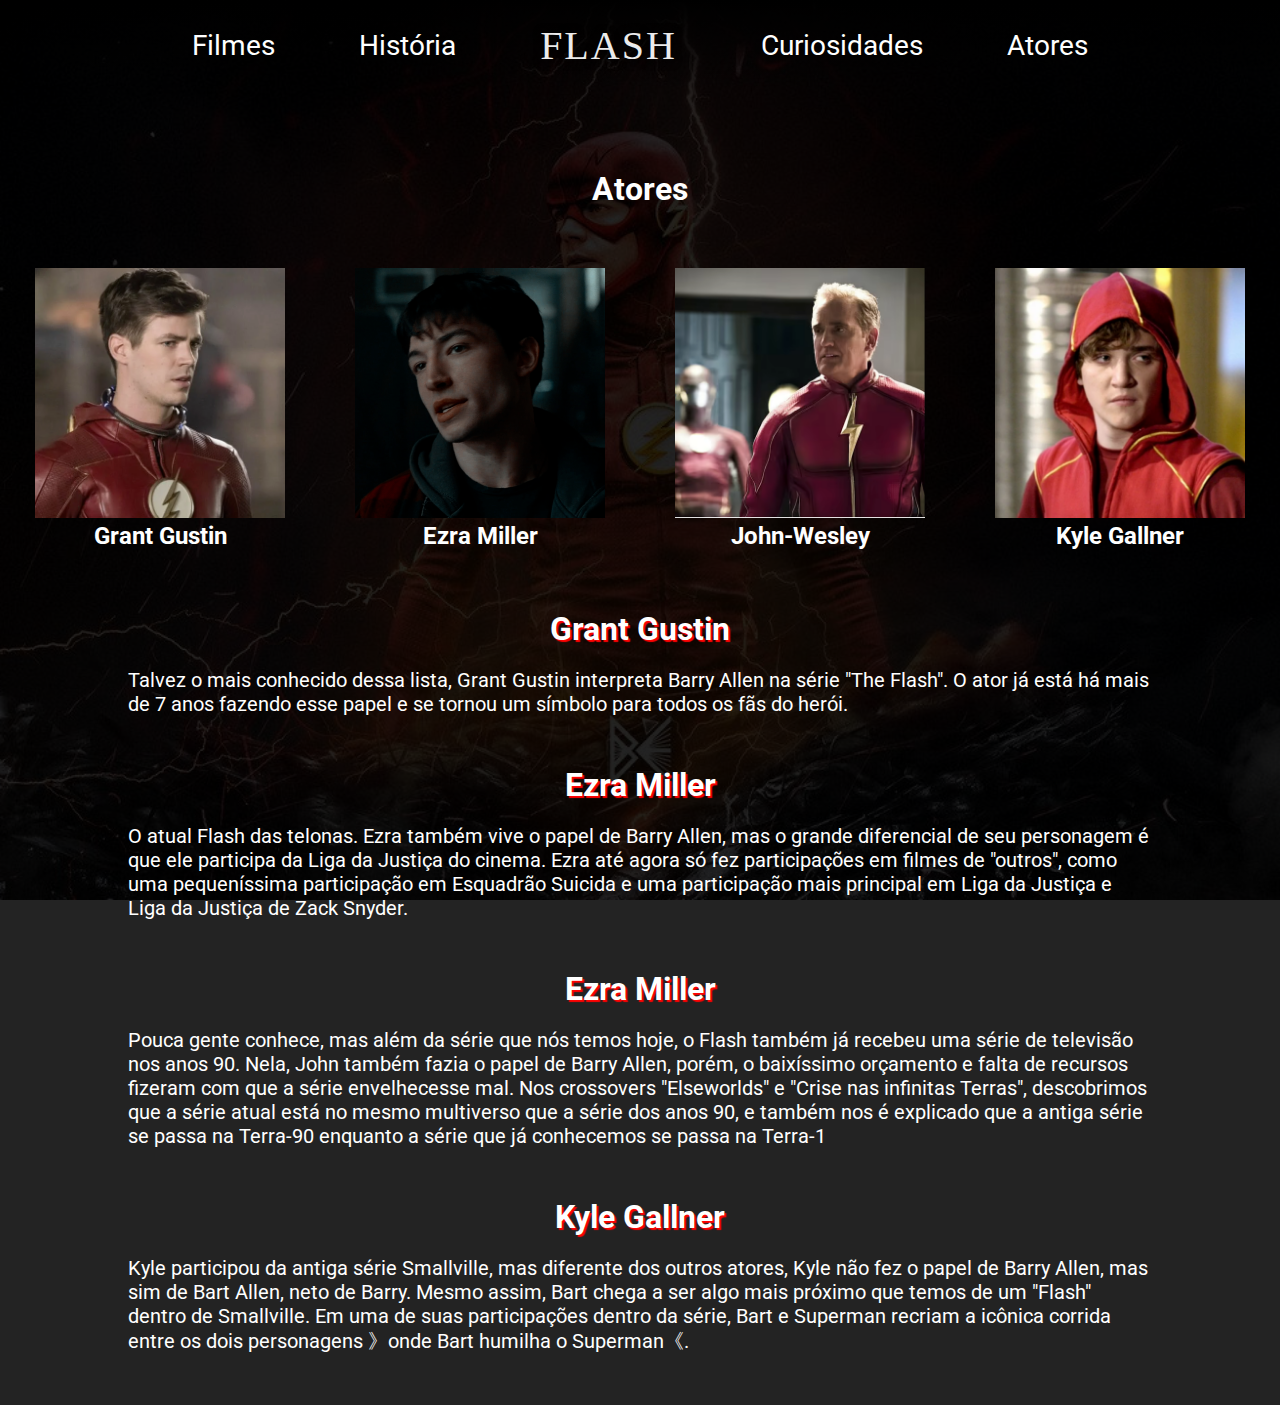
==== pages/atores.html @ ed2609b3 "projeto v1.0 concluido com responsividade" ====
<!DOCTYPE html>
<html lang="pt-br">
<head>
    <meta charset="UTF-8">
    <meta http-equiv="X-UA-Compatible" content="IE=edge">
    <meta name="viewport" content="width=device-width, initial-scale=1.0">
    <link rel="stylesheet" href="../css/atores.css">
    <title>Flash - Atores</title>
</head>
<body>
    <header>
        <nav>
            <a class="affter" href="../pages/filmes.html">Filmes</a>
            <a class="affter" href="../pages/historia.html">História</a>
            <a href="../index.html"><h1>FLASH</h1></a>
            <a class="affter" href="../pages/curiosidades.html">Curiosidades</a>
            <a class="affter" href="../pages/atores.html">Atores</a>
        </nav>
    </header>
    <div class="container1">
        <div class="title1">
            <h1>Atores</h1>
        </div>
        <div class="atoresgeral">
            <div class="container1atores">
                <div class="ator1">
                    <img src="../imagens/imagens-atores/Grant Gustin.png" alt="Imagem de Grant Gustin o flash">
                    <h2>Grant Gustin</h2>
                </div>
                <div class="ator2">
                    <img src="../imagens/imagens-atores/Ezra Miller.png" alt="Imagem de Ezra Miller o flash">
                    <h2>Ezra Miller</h2>
                </div>
            </div>
            <div class="container2atores">
                <div class="ator2-1">
                    <img src="../imagens/imagens-atores/John-Wesley.png" alt="Imagem de John-Wesley o flash">
                    <h2>John-Wesley</h2>
                </div>
                <div class="ator2-2">
                    <img src="../imagens/imagens-atores/Kyle Gallner.png" alt="Imagem de Kyle Gallner o flash">
                    <h2>Kyle Gallner</h2>
             </div>
            </div>
        </div>
        <div class="descriptionatores">
            <div class="Grant-Gustin">
                <h1>Grant Gustin</h1>
                <p>Talvez o mais conhecido dessa lista, Grant Gustin interpreta Barry Allen na série "The Flash". O ator já está há mais de 7 anos fazendo esse papel e se tornou um símbolo para todos os fãs do herói.</p>
            </div>
            <div class="Ezra-Miller">
                <h1>Ezra Miller</h1>
                <p>O atual Flash das telonas. Ezra também vive o papel de Barry Allen, mas o grande diferencial de seu personagem é que ele participa da Liga da Justiça do cinema. Ezra até agora só fez participações em filmes de "outros", como uma pequeníssima participação em Esquadrão Suicida e uma participação mais principal em Liga da Justiça e Liga da Justiça de Zack Snyder.</p>
            </div>
            <div class="John-Wesley">
                <h1>Ezra Miller</h1>
                <p>Pouca gente conhece, mas além da série que nós temos hoje, o Flash também já recebeu uma série de televisão nos anos 90. Nela, John também fazia o papel de Barry Allen, porém, o baixíssimo orçamento e falta de recursos fizeram com que a série envelhecesse mal. Nos crossovers "Elseworlds" e "Crise nas infinitas Terras", descobrimos que a série atual está no mesmo multiverso que a série dos anos 90, e também nos é explicado que a antiga série se passa na Terra-90 enquanto a série que já conhecemos se passa na Terra-1</p>
            </div>
            <div class="Kyle-Gallner">
                <h1>Kyle Gallner</h1>
                <p>Kyle participou da antiga série Smallville, mas diferente dos outros atores, Kyle não fez o papel de Barry Allen, mas sim de Bart Allen, neto de Barry. Mesmo assim, Bart chega a ser algo mais próximo que temos de um "Flash" dentro de Smallville. Em uma de suas participações dentro da série, Bart e Superman recriam a icônica corrida entre os dois personagens 》onde Bart humilha o Superman《.</p>
            </div>
        </div>
    </div>
</body>
</html>
---- css/atores.css ----
@import url('https://fonts.googleapis.com/css2?family=Alkalami&family=Permanent+Marker&family=Roboto:wght@300;400;500;700&display=swap');

*{
    margin: 0;
    padding: 0;
}

header{
    width: 100%;
    height: 10vh;
    display: flex;
    justify-content: center;
    background: linear-gradient(to bottom,#000, transparent);
    background-color: rgba(0, 0, 0, 0.863);
    
}

nav{
    display: flex;
    width: 70vw;
    justify-content: space-between;
    align-items: center;
}

.affter{
    text-decoration: none;
    font-size: 28px;
    color: #fff;
    font-family: 'Roboto', sans-serif;
    position: relative;
}

.affter::after{
    content: " ";
    width: 0;
    height: 4px;
    background-color: rgb(255, 60, 0);
    position: absolute;
    bottom: 0;
    left: 0;
    transition: 0.5s;
}

.affter:hover::after{
    width: 100%;
}

nav a{
    text-decoration: none;
    transition: 0.5s;
}

nav h1{
    color: rgb(235, 235, 235);
    text-shadow: 0px 1px 10px black;
    font-size: 40px;
    letter-spacing: 2px;
    font-family: 'Permanent Marker', cursive;
    font-weight: 100;
    transition: 0.5s;
}

nav a h1:hover{
    color: rgb(255, 60, 0) ;
}

body{
    background-image: url(../imagens/imagens-atores/background-atores.jpg);
    background-repeat: no-repeat;
    background-position: center;
    background-size: cover;
    background-attachment: fixed;
}

.container1{
    font-family: 'Roboto', sans-serif;
    margin: 0 auto;
    background-color: rgba(0, 0, 0, 0.863);
    color: #fff;
}

.title1{
    padding: 80px 0px 60px 0px;
    text-align: center;
}

.atoresgeral img{
    width: 250px;
}

.atoresgeral{
    display: flex;
    text-align: center;
    justify-content: space-around;
    padding-bottom: 60px;
}


.container1atores{
    width: 50vw;
    display: flex;
    justify-content: space-around;
}

.container2atores{
    width: 50vw;
    display: flex;
    justify-content: space-around;
}

.descriptionatores h1{
    text-shadow: 2px 2px  1px rgb(255, 2, 2) ;
    text-align: center;
    padding-bottom: 20px;
}

.descriptionatores p{
    font-size: 20px;
    padding-bottom: 50px;
}

.descriptionatores{
    margin: 0 auto;
    width: 80vw;
}

@media  screen and (max-width:1110px) {
    .atoresgeral{
        flex-direction: column;
    }

    .container1atores{
        width: 100vw;
        justify-content: space-evenly;
    }

    .container2atores{
        padding-top: 20px;
        width: 100vw;
        justify-content: space-evenly;
    }
}

@media screen and (max-width:966px){
    nav{
        width: 85vw;
    }

    nav h1{
        font-size: 36px;
    }

    .affter{
        font-size: 22px;
    }
}

@media screen and (max-width:600px){
    .affter{
        display: none;
    }

    .atoresgeral img{
        width: 200px;
    }

    .title1{
        padding: 40px 0px 40px 0px;
    }
}

@media screen and (max-width:470px){
    .atoresgeral img{
        width: 170px;
    }
}

@media screen and (max-width:372px){
    .atoresgeral img{
        width: 140px;
    }
}
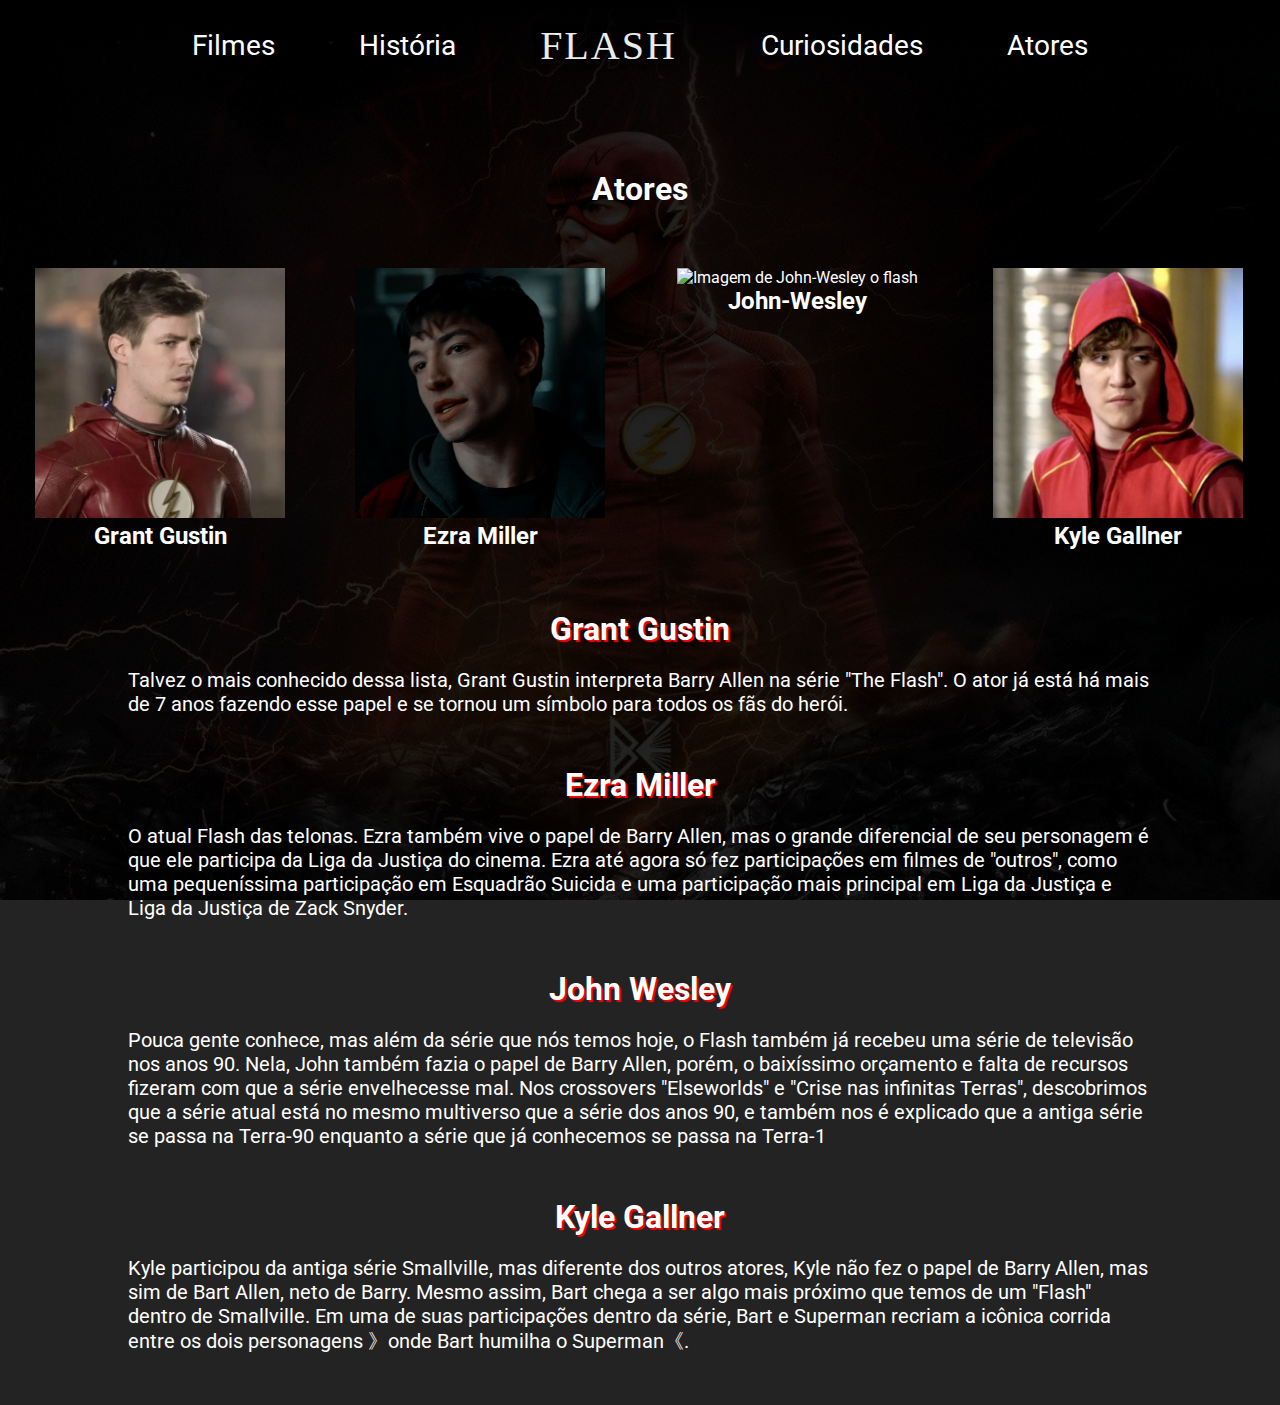
==== commit 0bd96833: "Update atores.html" ====
--- a/pages/atores.html
+++ b/pages/atores.html
@@ -34,7 +34,7 @@
             </div>
             <div class="container2atores">
                 <div class="ator2-1">
-                    <img src="../imagens/imagens-atores/John-Wesley.png" alt="Imagem de John-Wesley o flash">
+                    <img src="../imagens/imagens-atores/John Wesley.png" alt="Imagem de John-Wesley o flash">
                     <h2>John-Wesley</h2>
                 </div>
                 <div class="ator2-2">
@@ -53,7 +53,7 @@
                 <p>O atual Flash das telonas. Ezra também vive o papel de Barry Allen, mas o grande diferencial de seu personagem é que ele participa da Liga da Justiça do cinema. Ezra até agora só fez participações em filmes de "outros", como uma pequeníssima participação em Esquadrão Suicida e uma participação mais principal em Liga da Justiça e Liga da Justiça de Zack Snyder.</p>
             </div>
             <div class="John-Wesley">
-                <h1>Ezra Miller</h1>
+                <h1>John Wesley</h1>
                 <p>Pouca gente conhece, mas além da série que nós temos hoje, o Flash também já recebeu uma série de televisão nos anos 90. Nela, John também fazia o papel de Barry Allen, porém, o baixíssimo orçamento e falta de recursos fizeram com que a série envelhecesse mal. Nos crossovers "Elseworlds" e "Crise nas infinitas Terras", descobrimos que a série atual está no mesmo multiverso que a série dos anos 90, e também nos é explicado que a antiga série se passa na Terra-90 enquanto a série que já conhecemos se passa na Terra-1</p>
             </div>
             <div class="Kyle-Gallner">
@@ -63,4 +63,4 @@
         </div>
     </div>
 </body>
-</html>+</html>
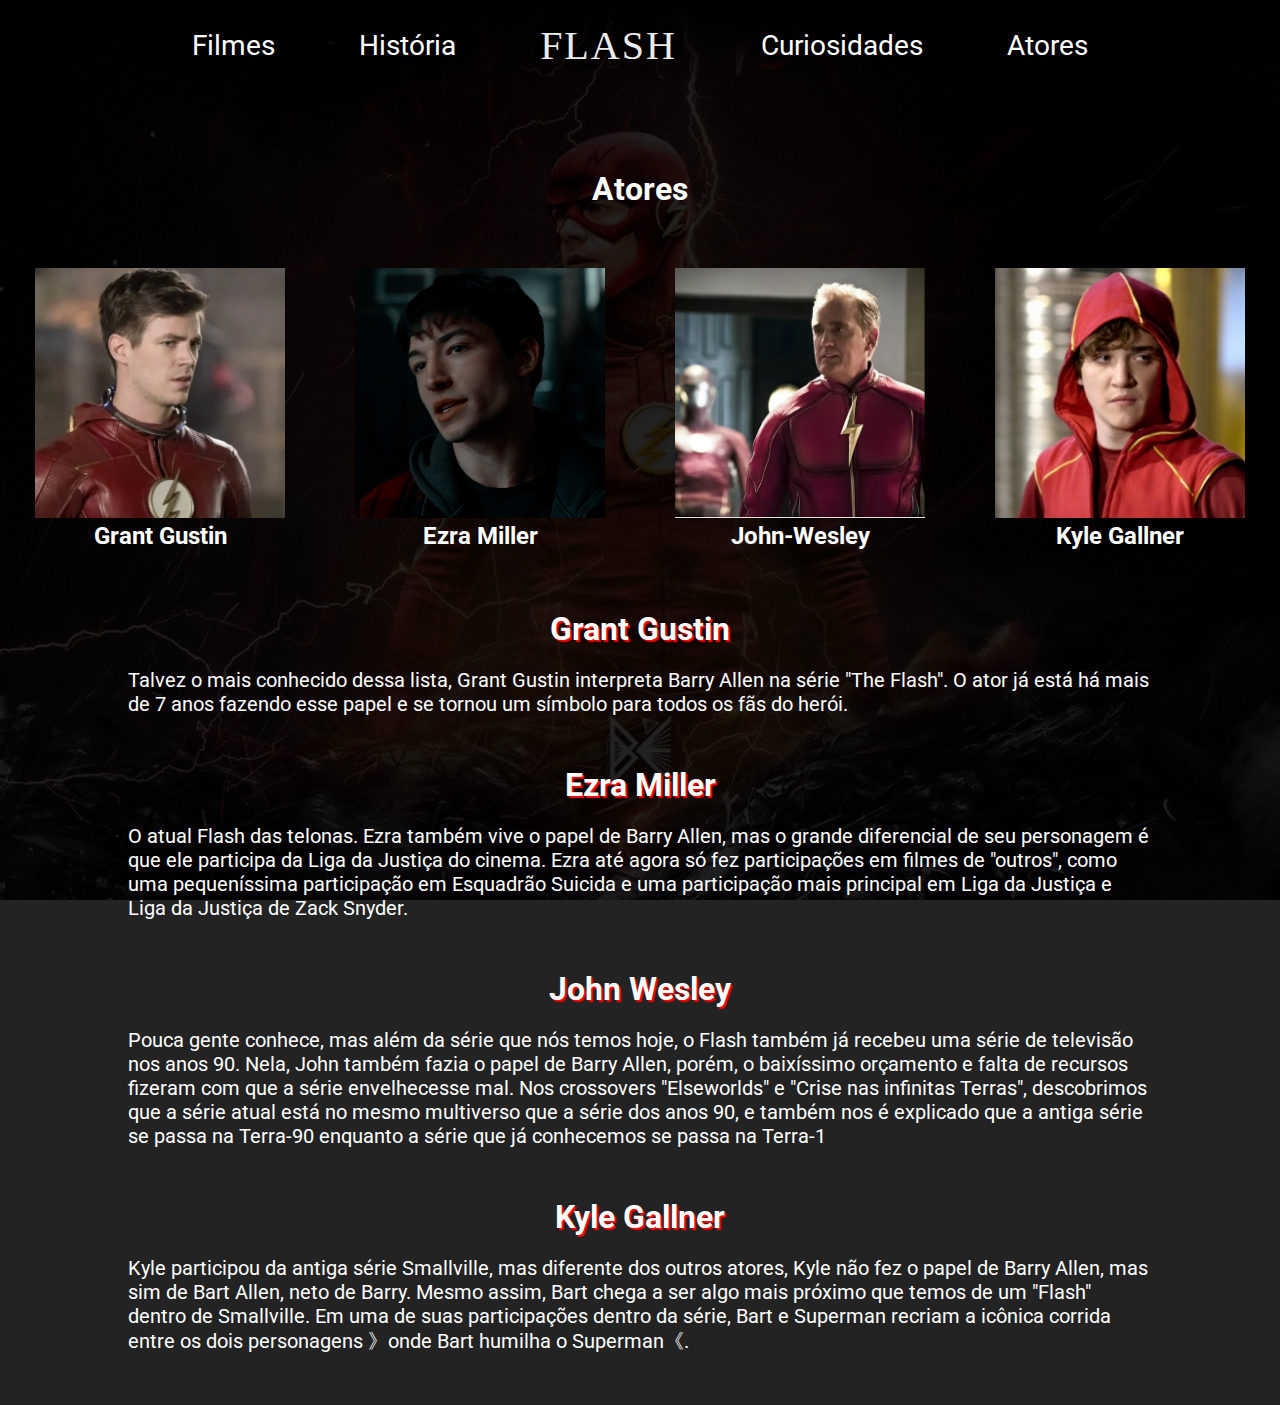
==== commit 55239a5c: "Update atores.html" ====
--- a/pages/atores.html
+++ b/pages/atores.html
@@ -34,7 +34,7 @@
             </div>
             <div class="container2atores">
                 <div class="ator2-1">
-                    <img src="../imagens/imagens-atores/John Wesley.png" alt="Imagem de John-Wesley o flash">
+                    <img src="../imagens/imagens-atores/John-Wesley.png" alt="Imagem de John-Wesley o flash">
                     <h2>John-Wesley</h2>
                 </div>
                 <div class="ator2-2">
